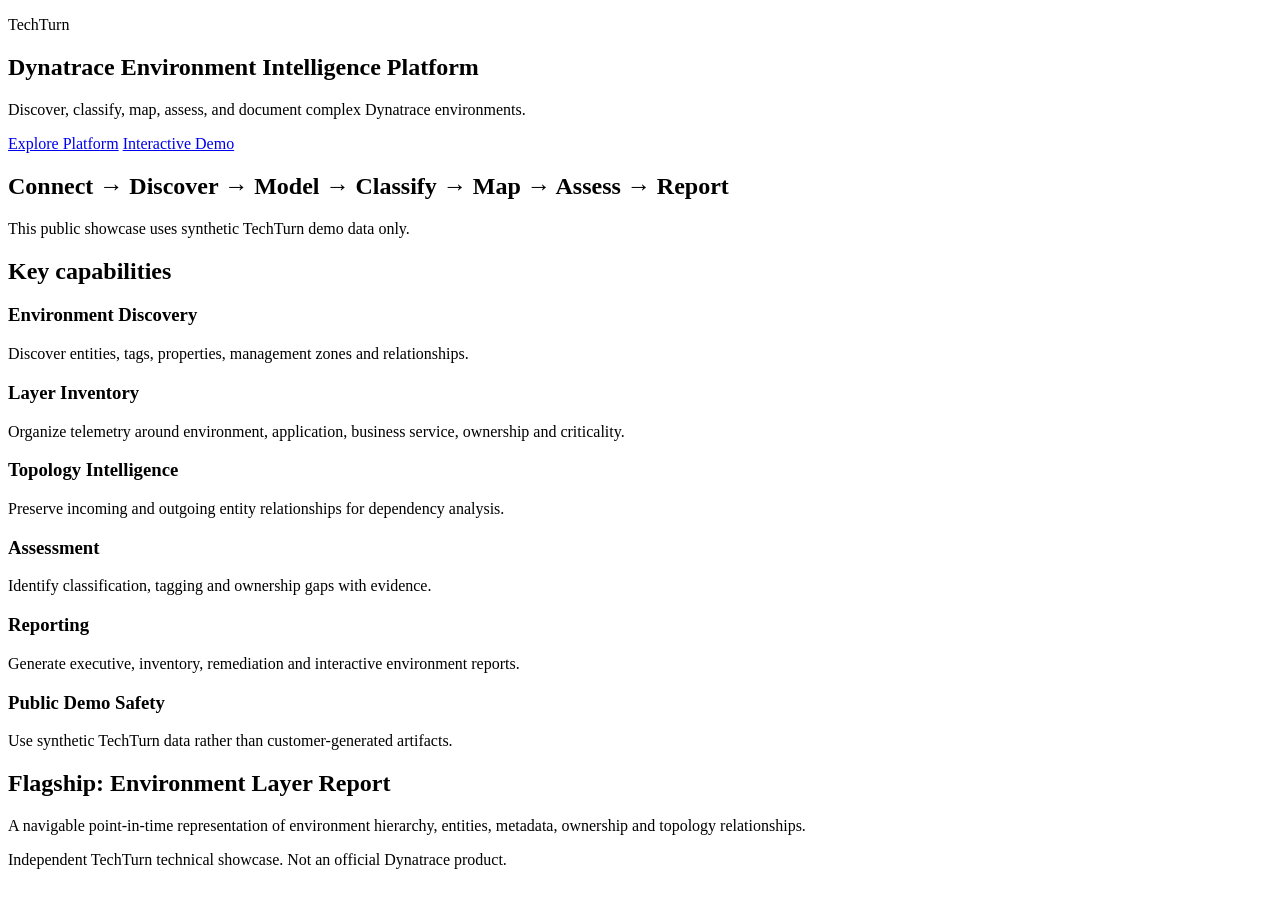
==== docs/index.html @ 2ef4d789 "Add public showcase repository structure" ====
<!doctype html>
<html lang="en">
<head>
<meta charset="utf-8">
<meta name="viewport" content="width=device-width,initial-scale=1">
<title>TechTurn Dynatrace Environment Intelligence Platform</title>
<link rel="stylesheet" href="assets/css/site.css">
</head>
<body>
<main class="wrap">
<section class="hero">
<p class="eyebrow">TechTurn</p>
<h1>Dynatrace Environment Intelligence Platform</h1>
<p class="lead">Discover, classify, map, assess, and document complex Dynatrace environments.</p>
<div class="actions">
<a class="button" href="#platform">Explore Platform</a>
<a class="button secondary" href="demo.html">Interactive Demo</a>
</div>
</section>
<section id="platform">
<h2>Connect → Discover → Model → Classify → Map → Assess → Report</h2>
<p>This public showcase uses synthetic TechTurn demo data only.</p>
</section>
<section>
<h2>Key capabilities</h2>
<div class="grid">
<article><h3>Environment Discovery</h3><p>Discover entities, tags, properties, management zones and relationships.</p></article>
<article><h3>Layer Inventory</h3><p>Organize telemetry around environment, application, business service, ownership and criticality.</p></article>
<article><h3>Topology Intelligence</h3><p>Preserve incoming and outgoing entity relationships for dependency analysis.</p></article>
<article><h3>Assessment</h3><p>Identify classification, tagging and ownership gaps with evidence.</p></article>
<article><h3>Reporting</h3><p>Generate executive, inventory, remediation and interactive environment reports.</p></article>
<article><h3>Public Demo Safety</h3><p>Use synthetic TechTurn data rather than customer-generated artifacts.</p></article>
</div>
</section>
<section>
<h2>Flagship: Environment Layer Report</h2>
<p>A navigable point-in-time representation of environment hierarchy, entities, metadata, ownership and topology relationships.</p>
</section>
<footer><p>Independent TechTurn technical showcase. Not an official Dynatrace product.</p></footer>
</main>
</body>
</html>
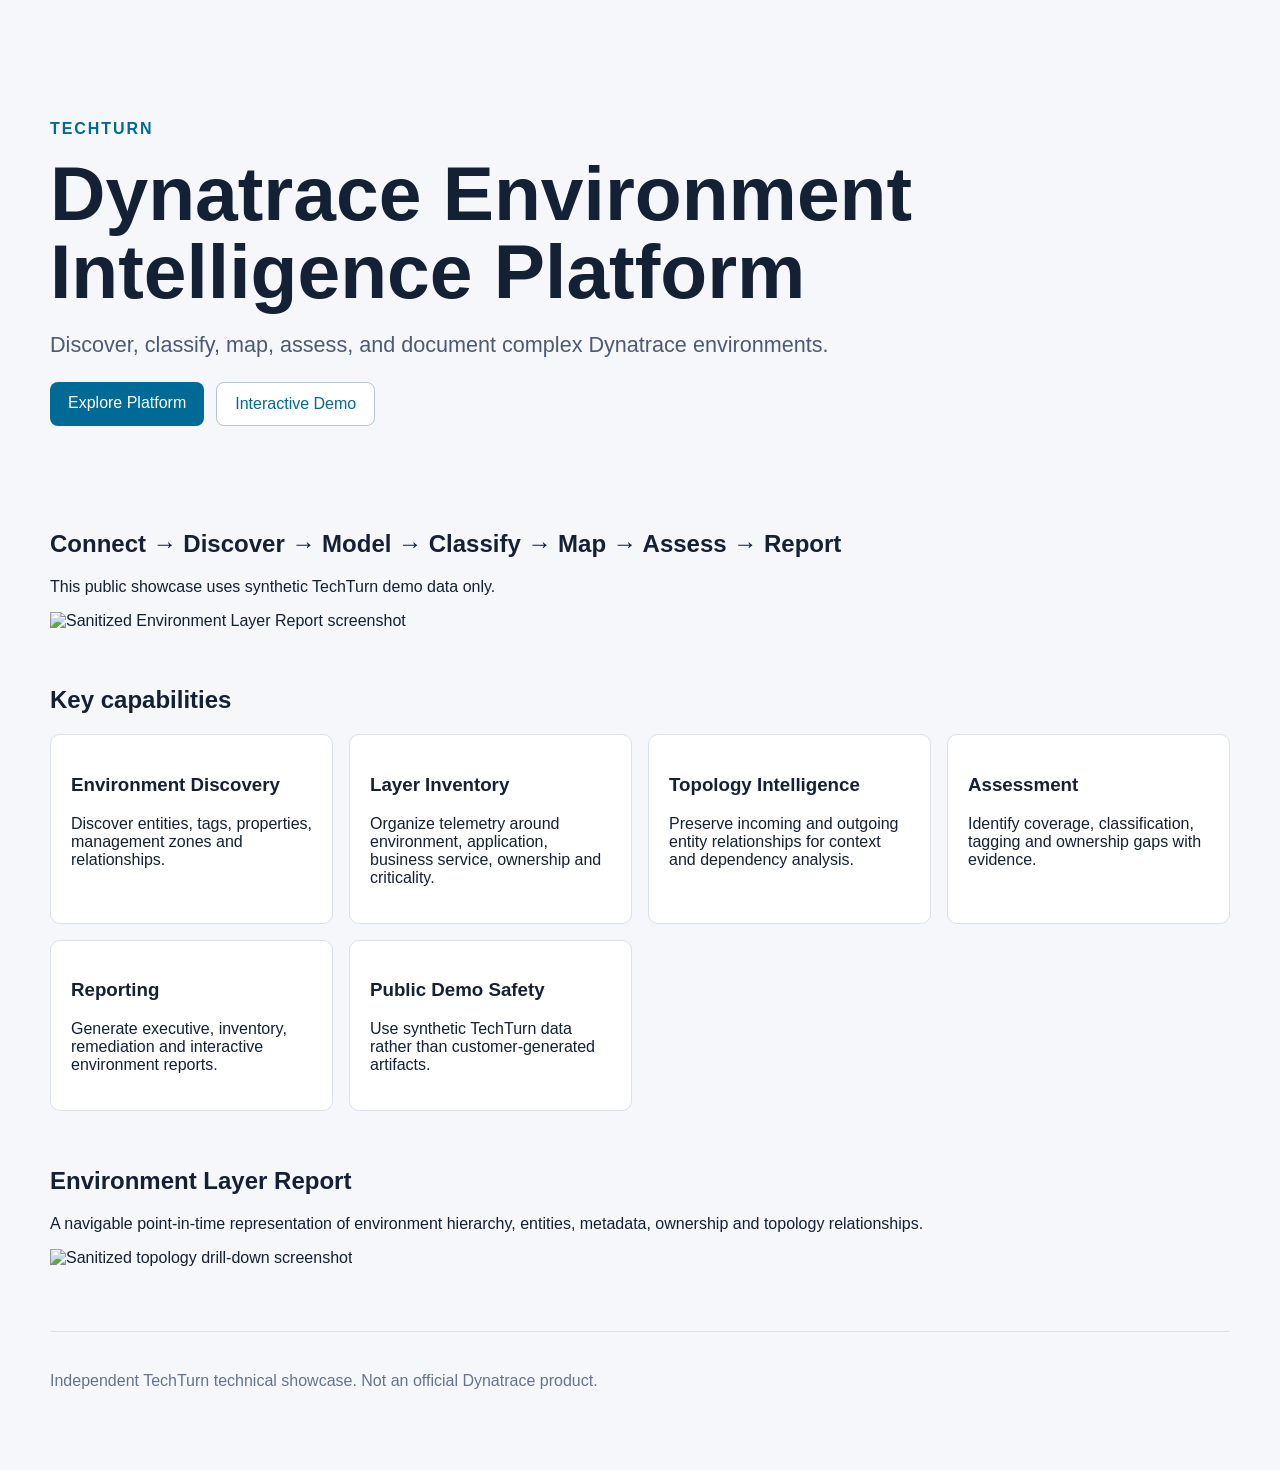
==== commit a429bf8b: "Add files via upload" ====
--- a/docs/index.html
+++ b/docs/index.html
@@ -1,42 +1,50 @@
 <!doctype html>
 <html lang="en">
 <head>
-<meta charset="utf-8">
-<meta name="viewport" content="width=device-width,initial-scale=1">
-<title>TechTurn Dynatrace Environment Intelligence Platform</title>
-<link rel="stylesheet" href="assets/css/site.css">
+  <meta charset="utf-8">
+  <meta name="viewport" content="width=device-width, initial-scale=1">
+  <title>TechTurn Dynatrace Environment Intelligence Platform</title>
+  <link rel="stylesheet" href="assets/css/site.css">
 </head>
 <body>
-<main class="wrap">
-<section class="hero">
-<p class="eyebrow">TechTurn</p>
-<h1>Dynatrace Environment Intelligence Platform</h1>
-<p class="lead">Discover, classify, map, assess, and document complex Dynatrace environments.</p>
-<div class="actions">
-<a class="button" href="#platform">Explore Platform</a>
-<a class="button secondary" href="demo.html">Interactive Demo</a>
-</div>
-</section>
-<section id="platform">
-<h2>Connect → Discover → Model → Classify → Map → Assess → Report</h2>
-<p>This public showcase uses synthetic TechTurn demo data only.</p>
-</section>
-<section>
-<h2>Key capabilities</h2>
-<div class="grid">
-<article><h3>Environment Discovery</h3><p>Discover entities, tags, properties, management zones and relationships.</p></article>
-<article><h3>Layer Inventory</h3><p>Organize telemetry around environment, application, business service, ownership and criticality.</p></article>
-<article><h3>Topology Intelligence</h3><p>Preserve incoming and outgoing entity relationships for dependency analysis.</p></article>
-<article><h3>Assessment</h3><p>Identify classification, tagging and ownership gaps with evidence.</p></article>
-<article><h3>Reporting</h3><p>Generate executive, inventory, remediation and interactive environment reports.</p></article>
-<article><h3>Public Demo Safety</h3><p>Use synthetic TechTurn data rather than customer-generated artifacts.</p></article>
-</div>
-</section>
-<section>
-<h2>Flagship: Environment Layer Report</h2>
-<p>A navigable point-in-time representation of environment hierarchy, entities, metadata, ownership and topology relationships.</p>
-</section>
-<footer><p>Independent TechTurn technical showcase. Not an official Dynatrace product.</p></footer>
-</main>
+  <main class="wrap">
+    <section class="hero">
+      <p class="eyebrow">TechTurn</p>
+      <h1>Dynatrace Environment Intelligence Platform</h1>
+      <p class="lead">Discover, classify, map, assess, and document complex Dynatrace environments.</p>
+      <div class="actions">
+        <a class="button" href="#platform">Explore Platform</a>
+        <a class="button secondary" href="demo.html">Interactive Demo</a>
+      </div>
+    </section>
+
+    <section id="platform">
+      <h2>Connect → Discover → Model → Classify → Map → Assess → Report</h2>
+      <p>This public showcase uses synthetic TechTurn demo data only.</p>
+      <img src="assets/images/10-environment-layer-report.png" alt="Sanitized Environment Layer Report screenshot">
+    </section>
+
+    <section>
+      <h2>Key capabilities</h2>
+      <div class="grid">
+        <article><h3>Environment Discovery</h3><p>Discover entities, tags, properties, management zones and relationships.</p></article>
+        <article><h3>Layer Inventory</h3><p>Organize telemetry around environment, application, business service, ownership and criticality.</p></article>
+        <article><h3>Topology Intelligence</h3><p>Preserve incoming and outgoing entity relationships for context and dependency analysis.</p></article>
+        <article><h3>Assessment</h3><p>Identify coverage, classification, tagging and ownership gaps with evidence.</p></article>
+        <article><h3>Reporting</h3><p>Generate executive, inventory, remediation and interactive environment reports.</p></article>
+        <article><h3>Public Demo Safety</h3><p>Use synthetic TechTurn data rather than customer-generated artifacts.</p></article>
+      </div>
+    </section>
+
+    <section>
+      <h2>Environment Layer Report</h2>
+      <p>A navigable point-in-time representation of environment hierarchy, entities, metadata, ownership and topology relationships.</p>
+      <img src="assets/images/05-entity-topology-drilldown.png" alt="Sanitized topology drill-down screenshot">
+    </section>
+
+    <footer>
+      <p>Independent TechTurn technical showcase. Not an official Dynatrace product.</p>
+    </footer>
+  </main>
 </body>
-</html>+</html>
--- a/docs/assets/css/site.css
+++ b/docs/assets/css/site.css
@@ -0,0 +1 @@
+:root{color-scheme:light;font-family:Inter,Arial,sans-serif}body{margin:0;background:#f5f7fa;color:#142033}.wrap{max-width:1180px;margin:auto;padding:32px 24px 64px}.hero{padding:72px 0 48px}.eyebrow{text-transform:uppercase;letter-spacing:.12em;font-weight:700;color:#006a96}h1{font-size:clamp(2.4rem,6vw,4.8rem);line-height:1.02;margin:.2em 0;max-width:1000px}h2{margin-top:56px}.lead{font-size:1.35rem;max-width:850px;color:#4d5b70}.actions{display:flex;gap:12px;margin-top:24px;flex-wrap:wrap}.button{background:#006a96;color:white;text-decoration:none;padding:12px 18px;border-radius:8px}.button.secondary{background:white;color:#006a96;border:1px solid #b7c4d3}.grid{display:grid;grid-template-columns:repeat(auto-fit,minmax(240px,1fr));gap:16px}article{background:white;border:1px solid #d9e1ea;border-radius:10px;padding:20px}pre{overflow:auto;background:#111827;color:#f9fafb;padding:24px;border-radius:10px}footer{margin-top:64px;padding-top:24px;border-top:1px solid #d9e1ea;color:#64748b}
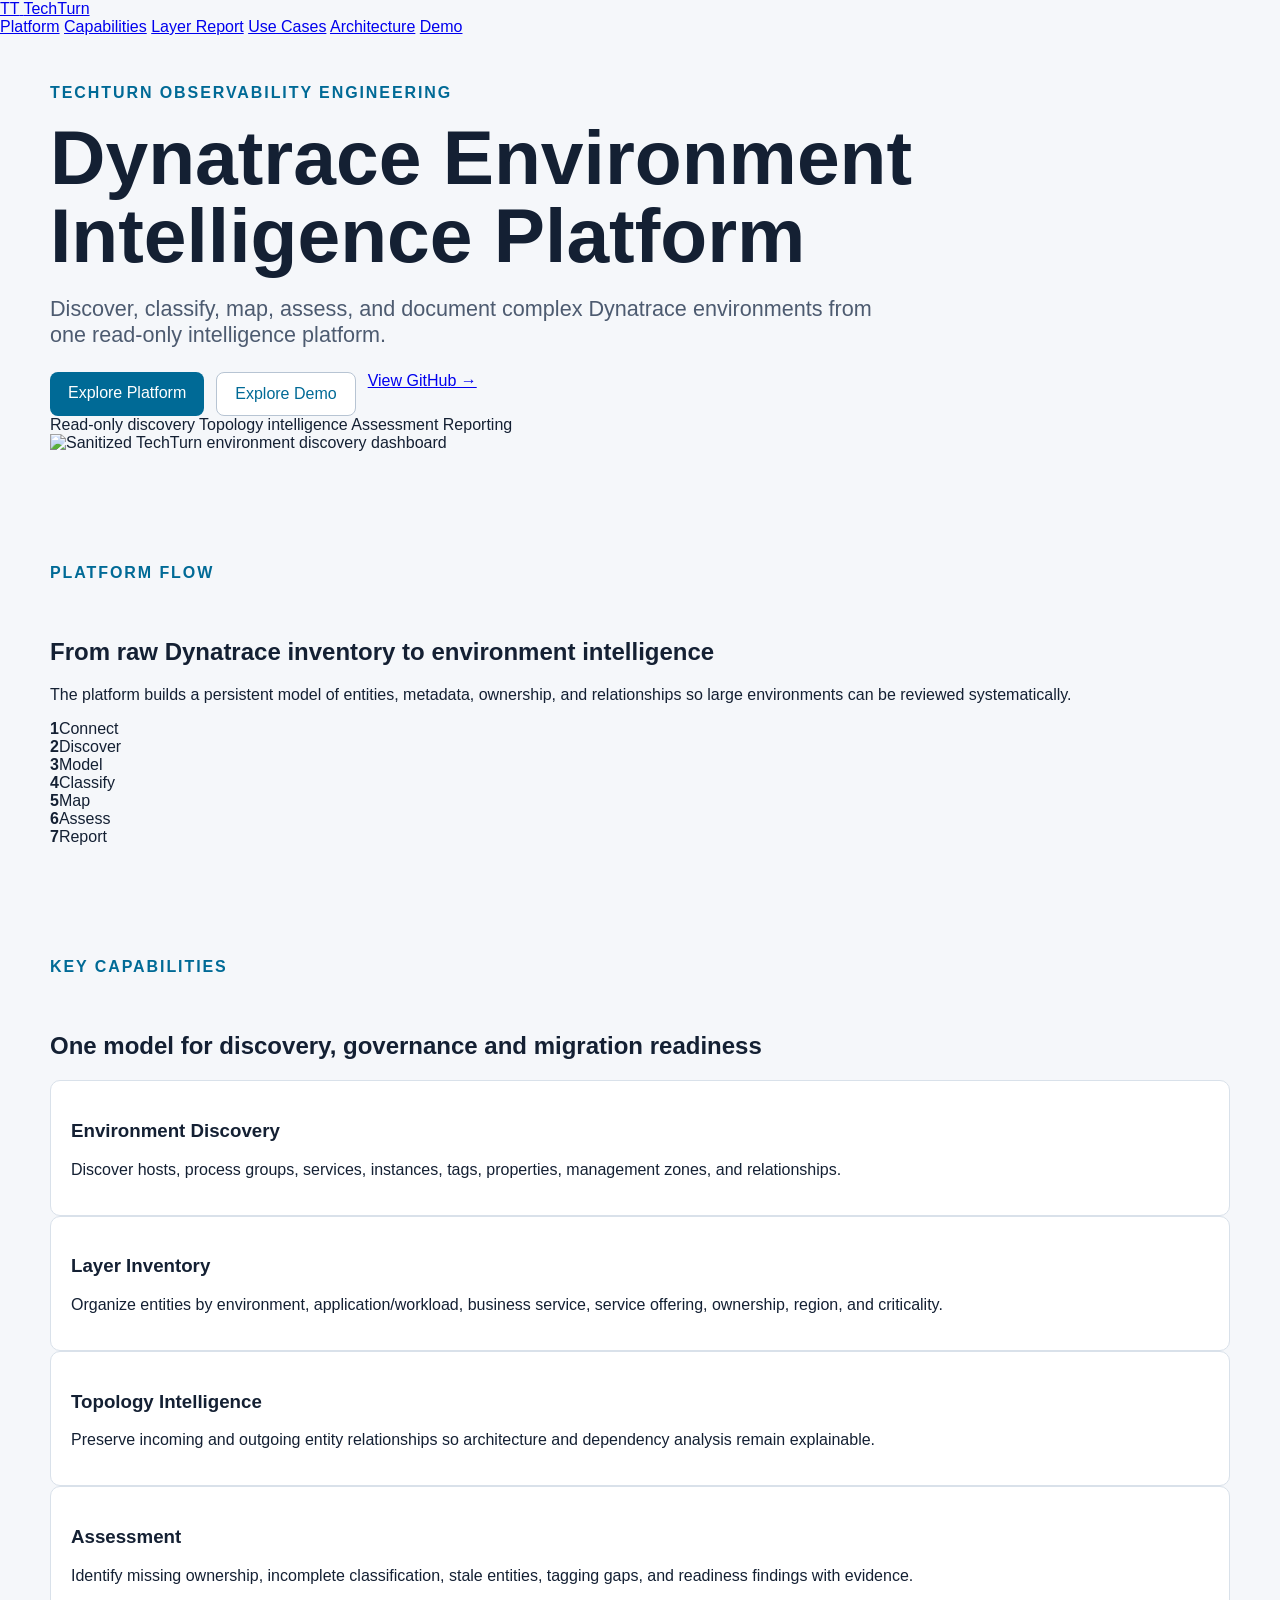
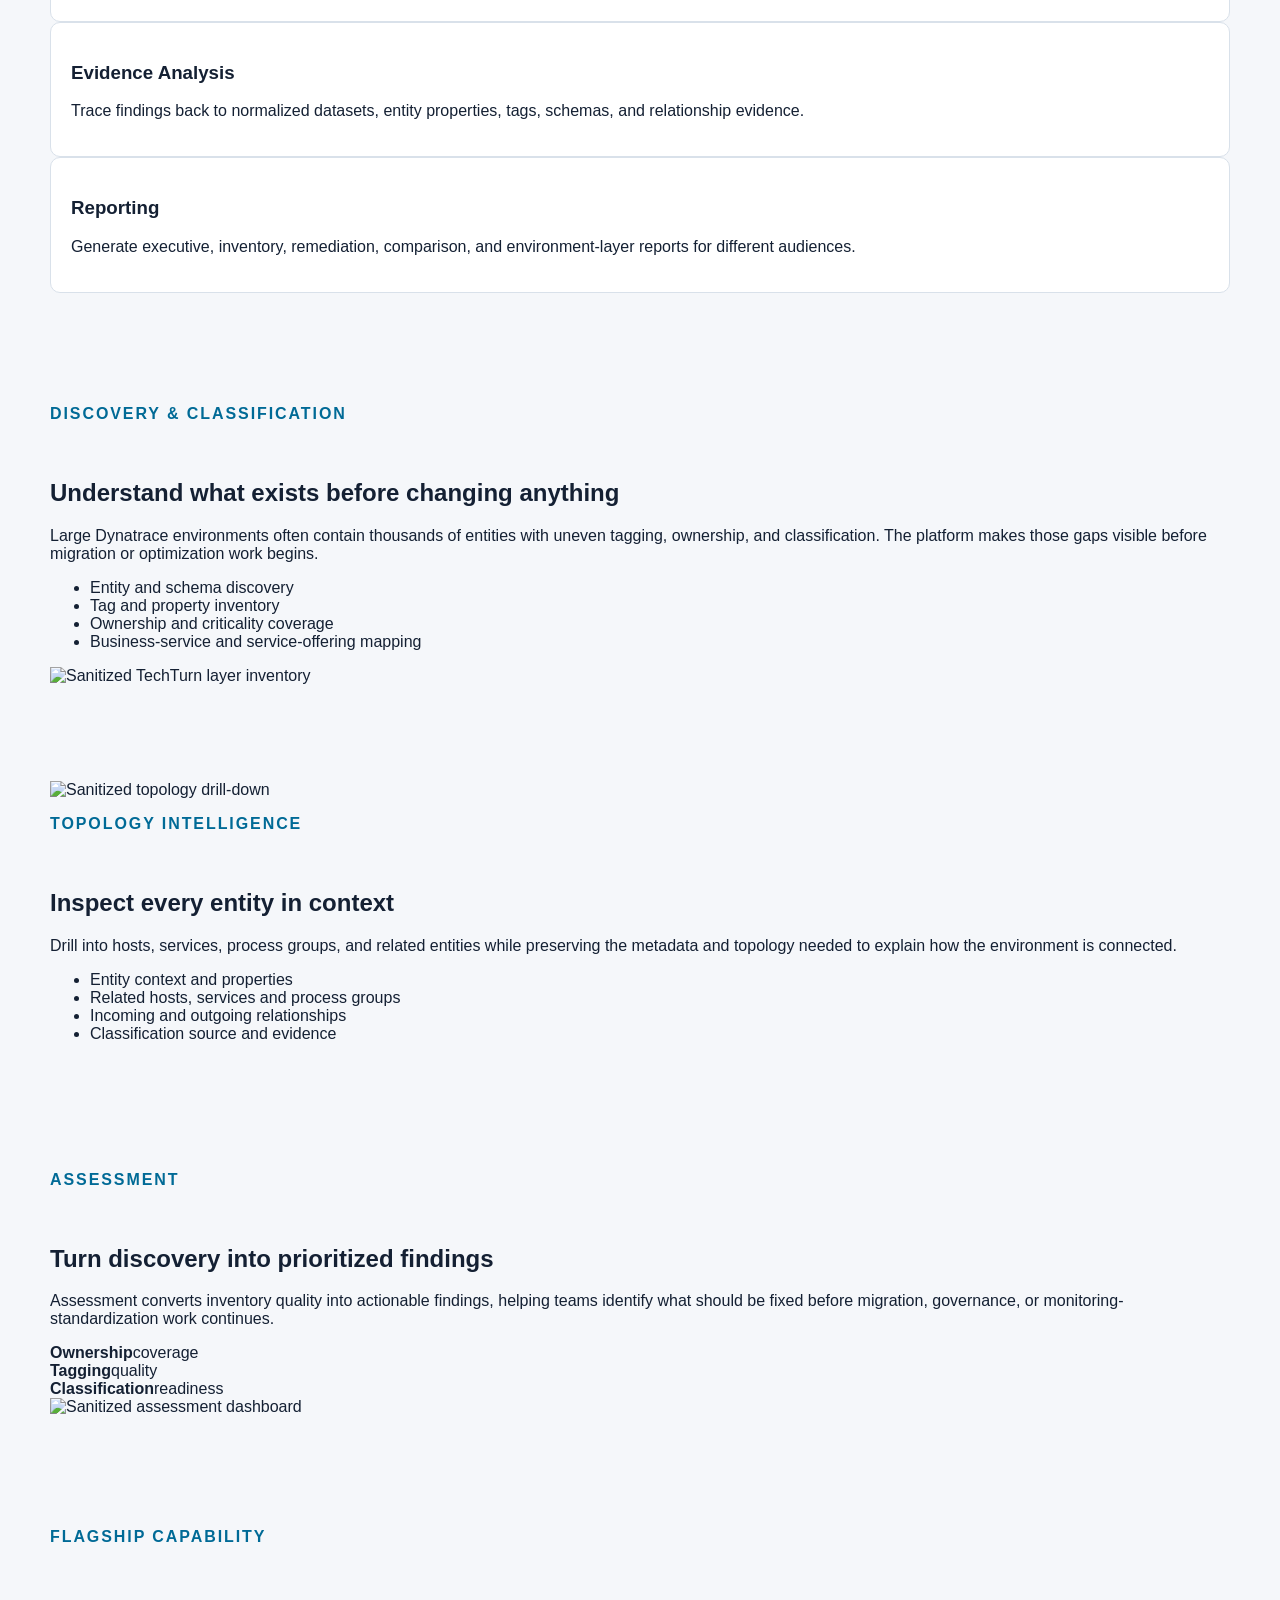
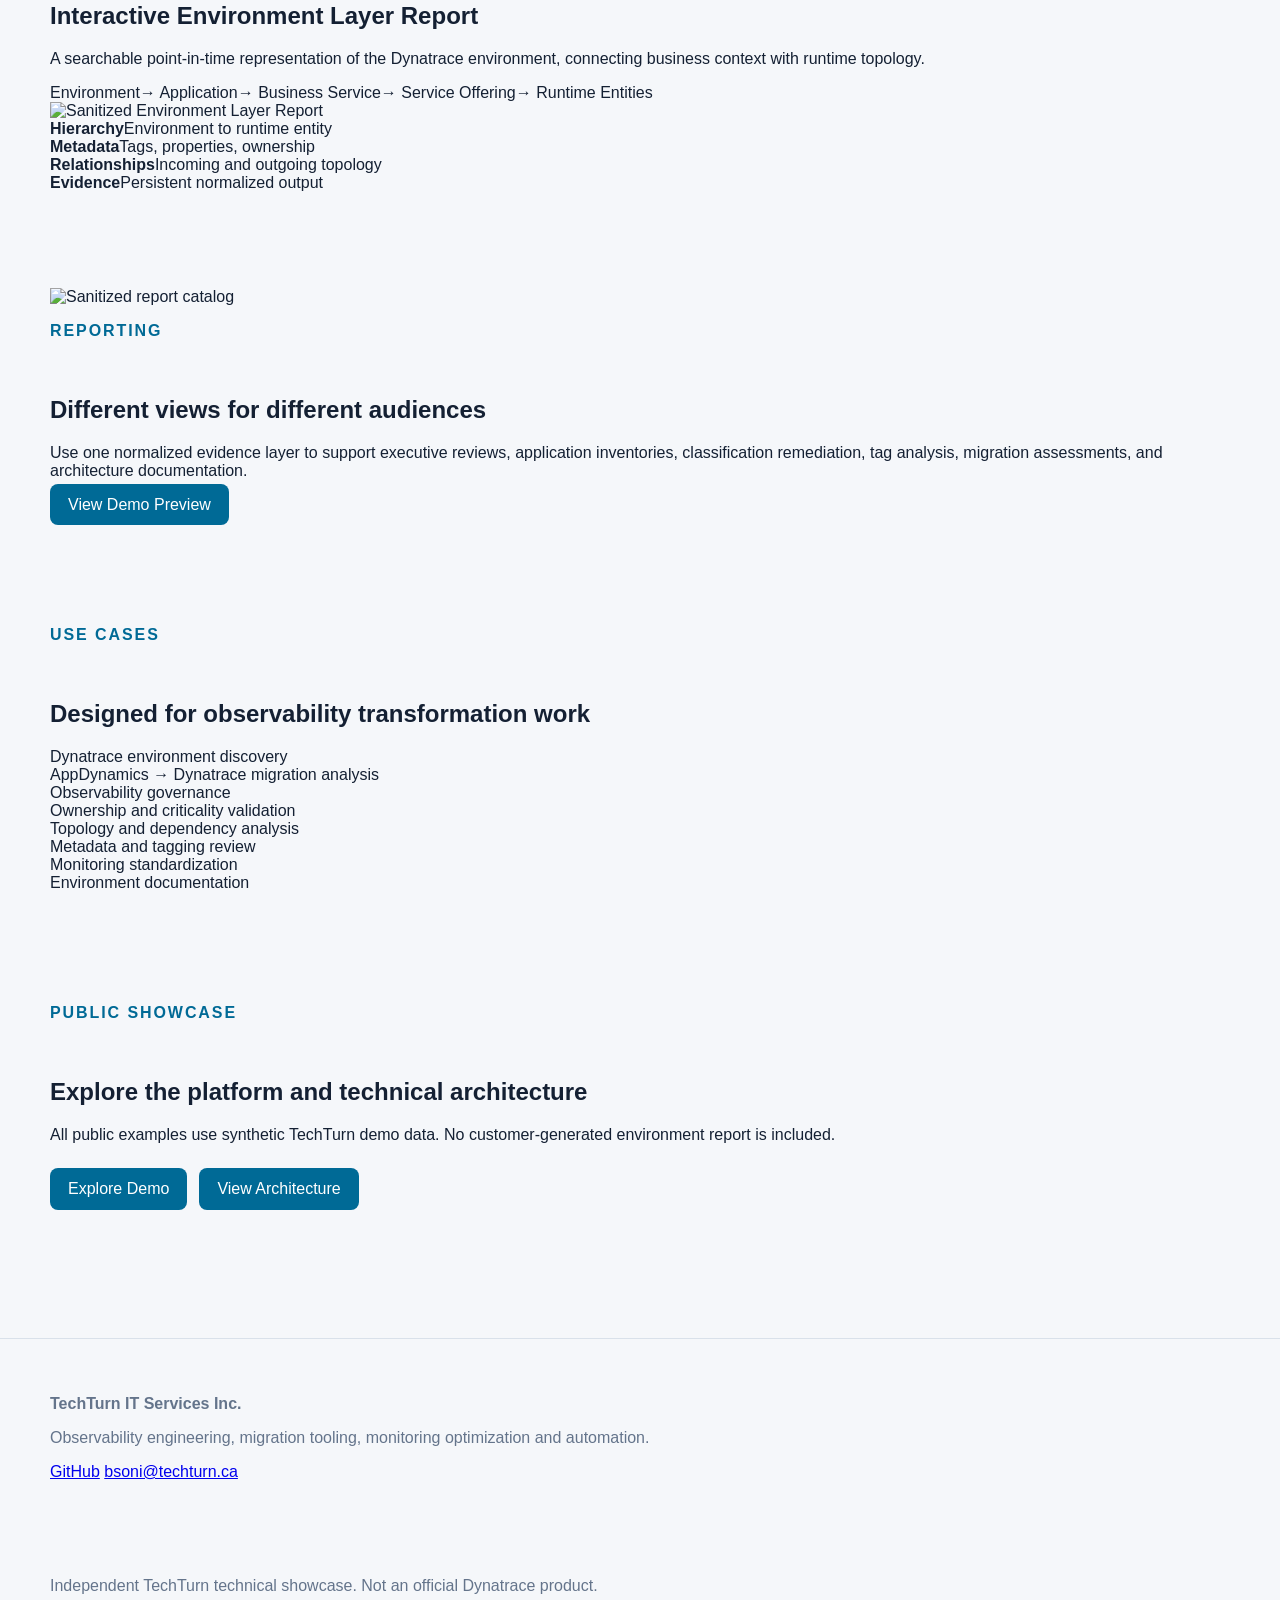
==== commit 71926af4: "Polish public showcase landing page" ====
--- a/docs/index.html
+++ b/docs/index.html
@@ -3,48 +3,249 @@
 <head>
   <meta charset="utf-8">
   <meta name="viewport" content="width=device-width, initial-scale=1">
+  <meta name="description" content="TechTurn Dynatrace Environment Intelligence Platform — discovery, topology, classification, assessment and reporting for complex Dynatrace environments.">
   <title>TechTurn Dynatrace Environment Intelligence Platform</title>
   <link rel="stylesheet" href="assets/css/site.css">
 </head>
 <body>
-  <main class="wrap">
-    <section class="hero">
-      <p class="eyebrow">TechTurn</p>
-      <h1>Dynatrace Environment Intelligence Platform</h1>
-      <p class="lead">Discover, classify, map, assess, and document complex Dynatrace environments.</p>
-      <div class="actions">
-        <a class="button" href="#platform">Explore Platform</a>
-        <a class="button secondary" href="demo.html">Interactive Demo</a>
-      </div>
-    </section>
-
-    <section id="platform">
-      <h2>Connect → Discover → Model → Classify → Map → Assess → Report</h2>
-      <p>This public showcase uses synthetic TechTurn demo data only.</p>
-      <img src="assets/images/10-environment-layer-report.png" alt="Sanitized Environment Layer Report screenshot">
-    </section>
-
-    <section>
-      <h2>Key capabilities</h2>
-      <div class="grid">
-        <article><h3>Environment Discovery</h3><p>Discover entities, tags, properties, management zones and relationships.</p></article>
-        <article><h3>Layer Inventory</h3><p>Organize telemetry around environment, application, business service, ownership and criticality.</p></article>
-        <article><h3>Topology Intelligence</h3><p>Preserve incoming and outgoing entity relationships for context and dependency analysis.</p></article>
-        <article><h3>Assessment</h3><p>Identify coverage, classification, tagging and ownership gaps with evidence.</p></article>
-        <article><h3>Reporting</h3><p>Generate executive, inventory, remediation and interactive environment reports.</p></article>
-        <article><h3>Public Demo Safety</h3><p>Use synthetic TechTurn data rather than customer-generated artifacts.</p></article>
-      </div>
-    </section>
-
-    <section>
-      <h2>Environment Layer Report</h2>
-      <p>A navigable point-in-time representation of environment hierarchy, entities, metadata, ownership and topology relationships.</p>
-      <img src="assets/images/05-entity-topology-drilldown.png" alt="Sanitized topology drill-down screenshot">
-    </section>
-
-    <footer>
-      <p>Independent TechTurn technical showcase. Not an official Dynatrace product.</p>
-    </footer>
+  <header class="topbar">
+    <div class="nav-wrap">
+      <a class="brand" href="index.html">
+        <span class="brand-mark">TT</span>
+        <span>TechTurn</span>
+      </a>
+      <nav>
+        <a href="#platform">Platform</a>
+        <a href="#capabilities">Capabilities</a>
+        <a href="#report">Layer Report</a>
+        <a href="#use-cases">Use Cases</a>
+        <a href="architecture.html">Architecture</a>
+        <a class="nav-cta" href="demo.html">Demo</a>
+      </nav>
+    </div>
+  </header>
+
+  <main>
+    <section class="hero-section">
+      <div class="wrap hero-grid">
+        <div>
+          <p class="eyebrow">TECHTURN OBSERVABILITY ENGINEERING</p>
+          <h1>Dynatrace Environment Intelligence Platform</h1>
+          <p class="lead">Discover, classify, map, assess, and document complex Dynatrace environments from one read-only intelligence platform.</p>
+          <div class="actions">
+            <a class="button" href="#platform">Explore Platform</a>
+            <a class="button secondary" href="demo.html">Explore Demo</a>
+            <a class="text-link" href="https://github.com/sonibh2686/techturn-dynatrace-environment-intelligence">View GitHub →</a>
+          </div>
+          <div class="hero-pills">
+            <span>Read-only discovery</span>
+            <span>Topology intelligence</span>
+            <span>Assessment</span>
+            <span>Reporting</span>
+          </div>
+        </div>
+        <div class="hero-card">
+          <img src="https://raw.githubusercontent.com/sonibh2686/techturn-dynatrace-environment-intelligence/main/screenshots/03-environment-discovery-completed.png" alt="Sanitized TechTurn environment discovery dashboard">
+        </div>
+      </div>
+    </section>
+
+    <section id="platform" class="section">
+      <div class="wrap">
+        <div class="section-heading">
+          <p class="eyebrow">PLATFORM FLOW</p>
+          <h2>From raw Dynatrace inventory to environment intelligence</h2>
+          <p>The platform builds a persistent model of entities, metadata, ownership, and relationships so large environments can be reviewed systematically.</p>
+        </div>
+        <div class="flow">
+          <div><strong>1</strong><span>Connect</span></div>
+          <div><strong>2</strong><span>Discover</span></div>
+          <div><strong>3</strong><span>Model</span></div>
+          <div><strong>4</strong><span>Classify</span></div>
+          <div><strong>5</strong><span>Map</span></div>
+          <div><strong>6</strong><span>Assess</span></div>
+          <div><strong>7</strong><span>Report</span></div>
+        </div>
+      </div>
+    </section>
+
+    <section id="capabilities" class="section alt">
+      <div class="wrap">
+        <div class="section-heading">
+          <p class="eyebrow">KEY CAPABILITIES</p>
+          <h2>One model for discovery, governance and migration readiness</h2>
+        </div>
+        <div class="feature-grid">
+          <article class="feature-card">
+            <h3>Environment Discovery</h3>
+            <p>Discover hosts, process groups, services, instances, tags, properties, management zones, and relationships.</p>
+          </article>
+          <article class="feature-card">
+            <h3>Layer Inventory</h3>
+            <p>Organize entities by environment, application/workload, business service, service offering, ownership, region, and criticality.</p>
+          </article>
+          <article class="feature-card">
+            <h3>Topology Intelligence</h3>
+            <p>Preserve incoming and outgoing entity relationships so architecture and dependency analysis remain explainable.</p>
+          </article>
+          <article class="feature-card">
+            <h3>Assessment</h3>
+            <p>Identify missing ownership, incomplete classification, stale entities, tagging gaps, and readiness findings with evidence.</p>
+          </article>
+          <article class="feature-card">
+            <h3>Evidence Analysis</h3>
+            <p>Trace findings back to normalized datasets, entity properties, tags, schemas, and relationship evidence.</p>
+          </article>
+          <article class="feature-card">
+            <h3>Reporting</h3>
+            <p>Generate executive, inventory, remediation, comparison, and environment-layer reports for different audiences.</p>
+          </article>
+        </div>
+      </div>
+    </section>
+
+    <section class="section">
+      <div class="wrap split">
+        <div>
+          <p class="eyebrow">DISCOVERY & CLASSIFICATION</p>
+          <h2>Understand what exists before changing anything</h2>
+          <p>Large Dynatrace environments often contain thousands of entities with uneven tagging, ownership, and classification. The platform makes those gaps visible before migration or optimization work begins.</p>
+          <ul class="check-list">
+            <li>Entity and schema discovery</li>
+            <li>Tag and property inventory</li>
+            <li>Ownership and criticality coverage</li>
+            <li>Business-service and service-offering mapping</li>
+          </ul>
+        </div>
+        <div class="screenshot-card">
+          <img src="https://raw.githubusercontent.com/sonibh2686/techturn-dynatrace-environment-intelligence/main/screenshots/04-layer-inventory.png" alt="Sanitized TechTurn layer inventory">
+        </div>
+      </div>
+    </section>
+
+    <section class="section dark">
+      <div class="wrap split reverse">
+        <div class="screenshot-card dark-card">
+          <img src="https://raw.githubusercontent.com/sonibh2686/techturn-dynatrace-environment-intelligence/main/screenshots/05-entity-topology-drilldown.png" alt="Sanitized topology drill-down">
+        </div>
+        <div>
+          <p class="eyebrow light">TOPOLOGY INTELLIGENCE</p>
+          <h2>Inspect every entity in context</h2>
+          <p>Drill into hosts, services, process groups, and related entities while preserving the metadata and topology needed to explain how the environment is connected.</p>
+          <ul class="check-list light-list">
+            <li>Entity context and properties</li>
+            <li>Related hosts, services and process groups</li>
+            <li>Incoming and outgoing relationships</li>
+            <li>Classification source and evidence</li>
+          </ul>
+        </div>
+      </div>
+    </section>
+
+    <section class="section">
+      <div class="wrap split">
+        <div>
+          <p class="eyebrow">ASSESSMENT</p>
+          <h2>Turn discovery into prioritized findings</h2>
+          <p>Assessment converts inventory quality into actionable findings, helping teams identify what should be fixed before migration, governance, or monitoring-standardization work continues.</p>
+          <div class="mini-stats">
+            <div><strong>Ownership</strong><span>coverage</span></div>
+            <div><strong>Tagging</strong><span>quality</span></div>
+            <div><strong>Classification</strong><span>readiness</span></div>
+          </div>
+        </div>
+        <div class="screenshot-card">
+          <img src="https://raw.githubusercontent.com/sonibh2686/techturn-dynatrace-environment-intelligence/main/screenshots/08-assessment.png" alt="Sanitized assessment dashboard">
+        </div>
+      </div>
+    </section>
+
+    <section id="report" class="section report-section">
+      <div class="wrap">
+        <div class="section-heading center">
+          <p class="eyebrow">FLAGSHIP CAPABILITY</p>
+          <h2>Interactive Environment Layer Report</h2>
+          <p>A searchable point-in-time representation of the Dynatrace environment, connecting business context with runtime topology.</p>
+        </div>
+        <div class="report-path">
+          <span>Environment</span><b>→</b>
+          <span>Application</span><b>→</b>
+          <span>Business Service</span><b>→</b>
+          <span>Service Offering</span><b>→</b>
+          <span>Runtime Entities</span>
+        </div>
+        <div class="screenshot-card report-shot">
+          <img src="https://raw.githubusercontent.com/sonibh2686/techturn-dynatrace-environment-intelligence/main/screenshots/10-environment-layer-report.png" alt="Sanitized Environment Layer Report">
+        </div>
+        <div class="report-features">
+          <div><strong>Hierarchy</strong><span>Environment to runtime entity</span></div>
+          <div><strong>Metadata</strong><span>Tags, properties, ownership</span></div>
+          <div><strong>Relationships</strong><span>Incoming and outgoing topology</span></div>
+          <div><strong>Evidence</strong><span>Persistent normalized output</span></div>
+        </div>
+      </div>
+    </section>
+
+    <section class="section alt">
+      <div class="wrap split">
+        <div class="screenshot-card">
+          <img src="https://raw.githubusercontent.com/sonibh2686/techturn-dynatrace-environment-intelligence/main/screenshots/09-reports.png" alt="Sanitized report catalog">
+        </div>
+        <div>
+          <p class="eyebrow">REPORTING</p>
+          <h2>Different views for different audiences</h2>
+          <p>Use one normalized evidence layer to support executive reviews, application inventories, classification remediation, tag analysis, migration assessments, and architecture documentation.</p>
+          <a class="button" href="demo.html">View Demo Preview</a>
+        </div>
+      </div>
+    </section>
+
+    <section id="use-cases" class="section">
+      <div class="wrap">
+        <div class="section-heading">
+          <p class="eyebrow">USE CASES</p>
+          <h2>Designed for observability transformation work</h2>
+        </div>
+        <div class="use-grid">
+          <div>Dynatrace environment discovery</div>
+          <div>AppDynamics → Dynatrace migration analysis</div>
+          <div>Observability governance</div>
+          <div>Ownership and criticality validation</div>
+          <div>Topology and dependency analysis</div>
+          <div>Metadata and tagging review</div>
+          <div>Monitoring standardization</div>
+          <div>Environment documentation</div>
+        </div>
+      </div>
+    </section>
+
+    <section class="section cta-section">
+      <div class="wrap cta">
+        <div>
+          <p class="eyebrow light">PUBLIC SHOWCASE</p>
+          <h2>Explore the platform and technical architecture</h2>
+          <p>All public examples use synthetic TechTurn demo data. No customer-generated environment report is included.</p>
+        </div>
+        <div class="actions">
+          <a class="button light-button" href="demo.html">Explore Demo</a>
+          <a class="button ghost-button" href="architecture.html">View Architecture</a>
+        </div>
+      </div>
+    </section>
   </main>
+
+  <footer class="footer">
+    <div class="wrap footer-grid">
+      <div>
+        <strong>TechTurn IT Services Inc.</strong>
+        <p>Observability engineering, migration tooling, monitoring optimization and automation.</p>
+      </div>
+      <div class="footer-links">
+        <a href="https://github.com/sonibh2686/techturn-dynatrace-environment-intelligence">GitHub</a>
+        <a href="mailto:bsoni@techturn.ca">bsoni@techturn.ca</a>
+      </div>
+    </div>
+    <div class="wrap disclaimer">Independent TechTurn technical showcase. Not an official Dynatrace product.</div>
+  </footer>
 </body>
 </html>
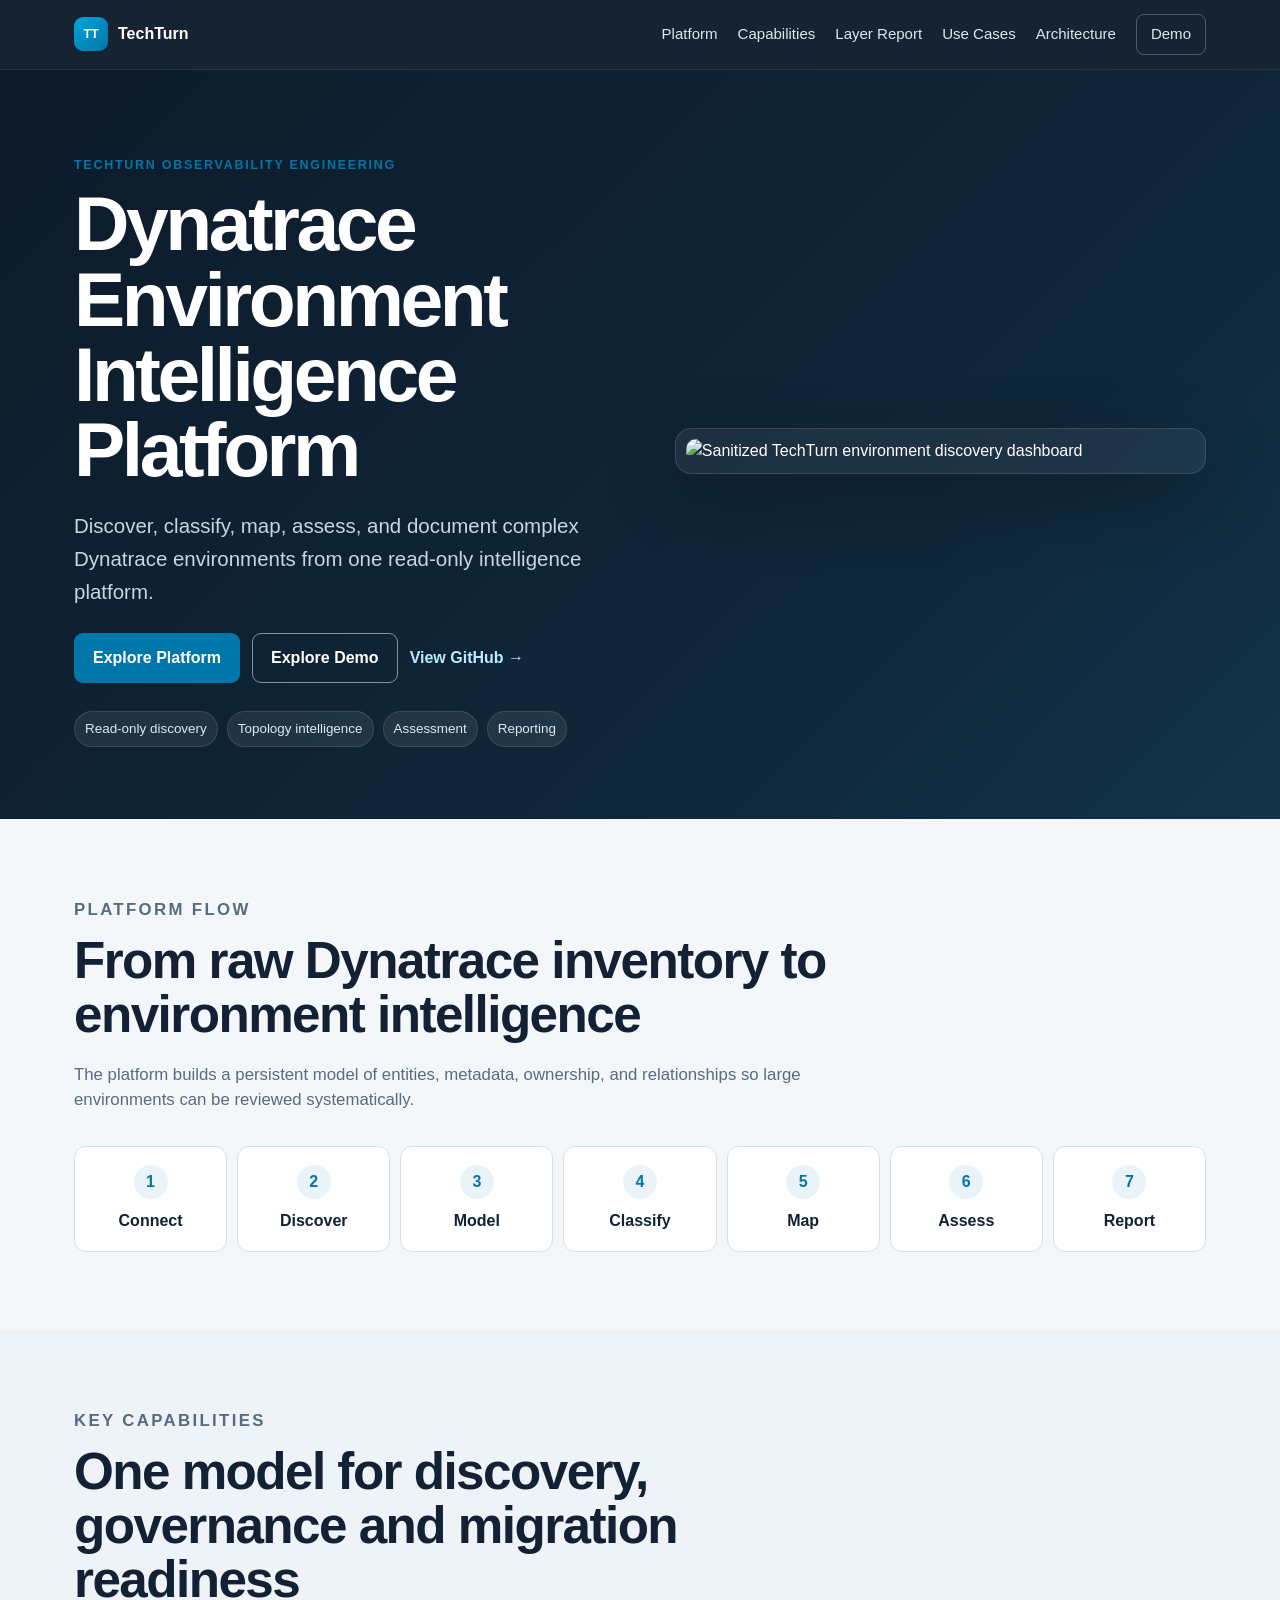
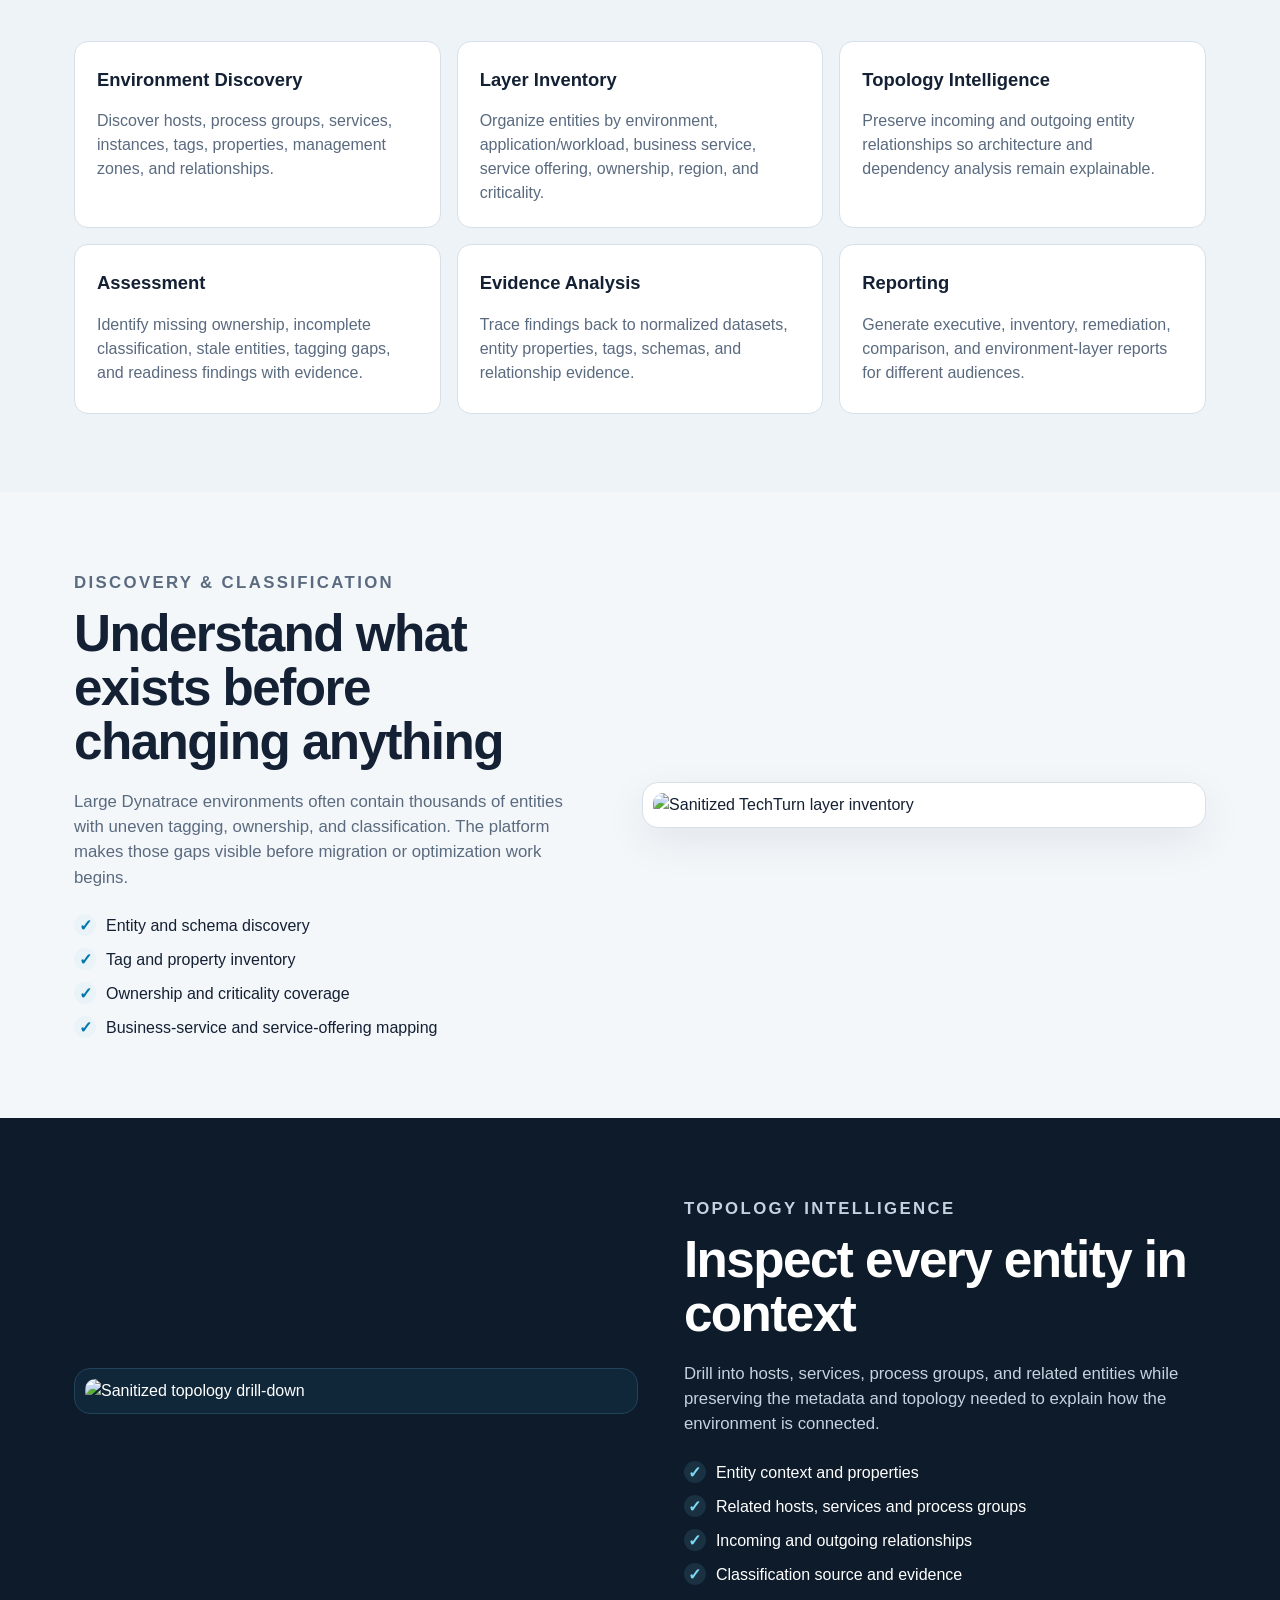
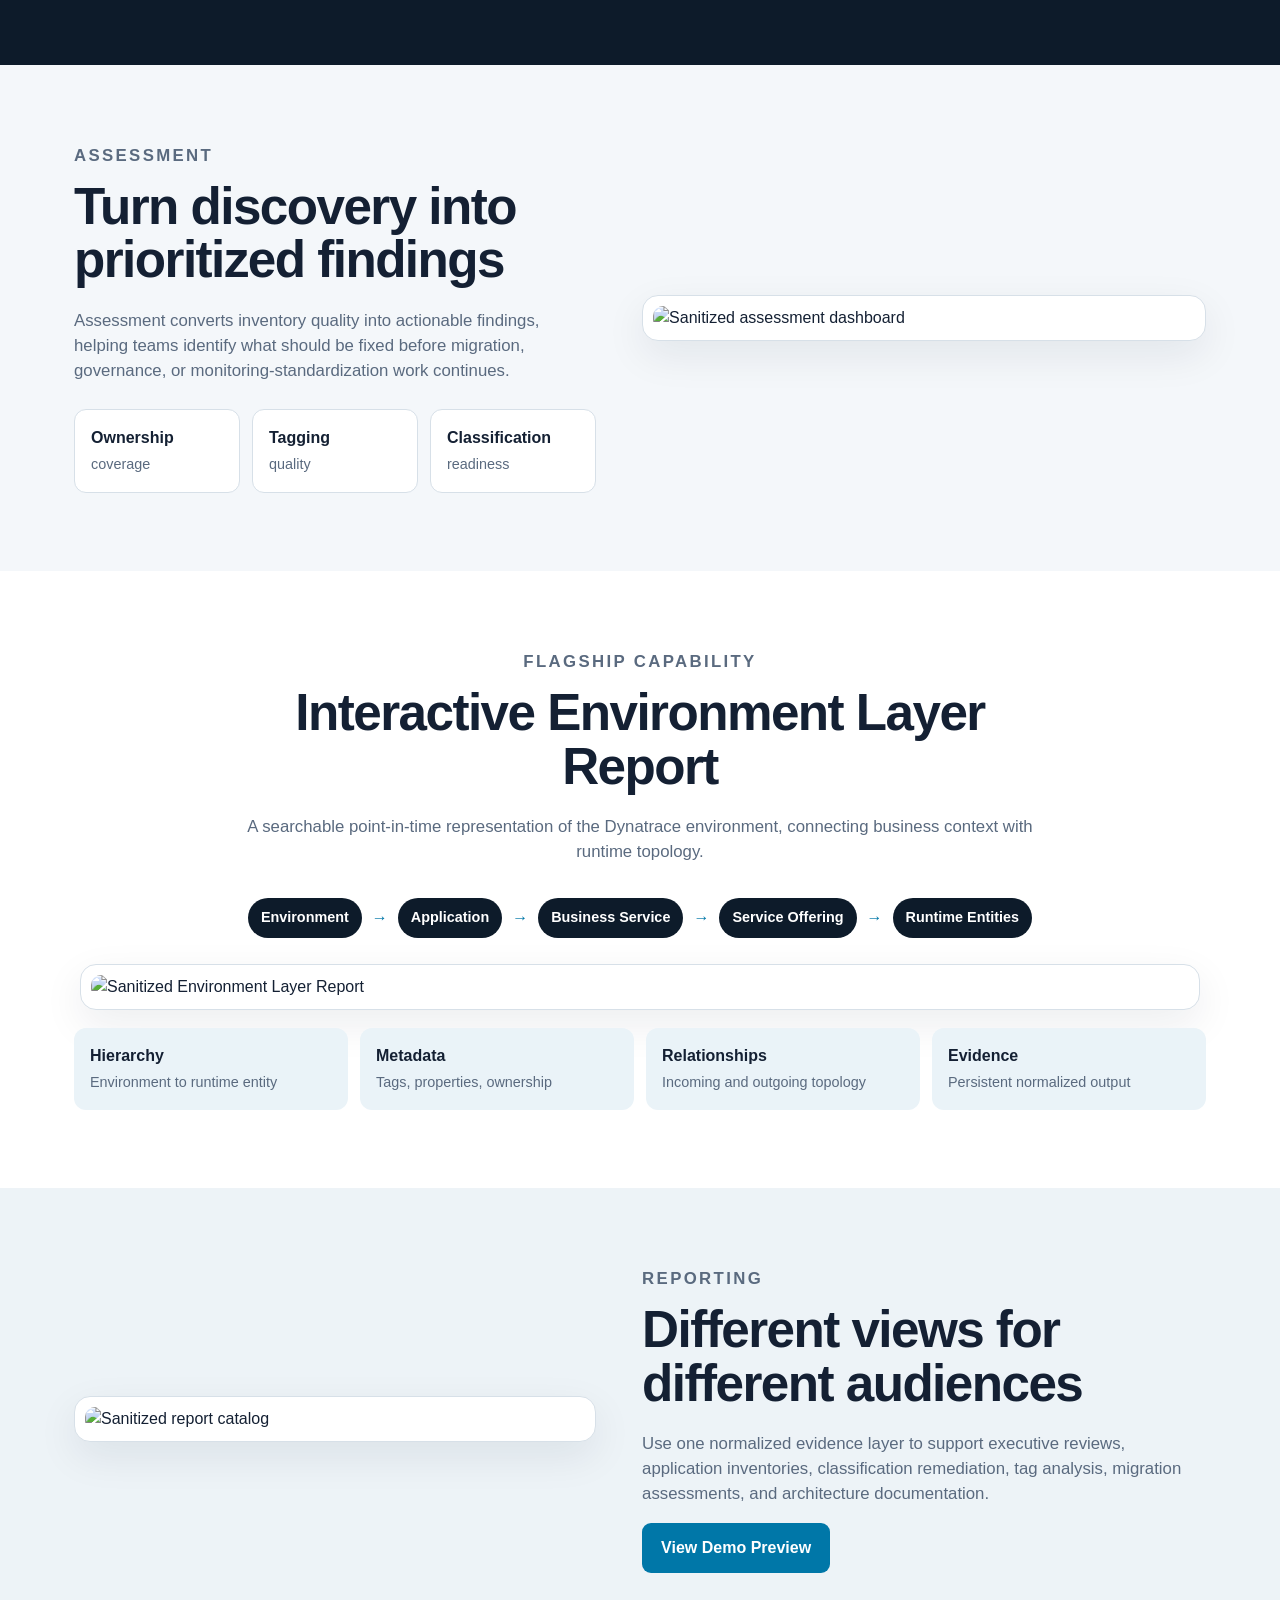
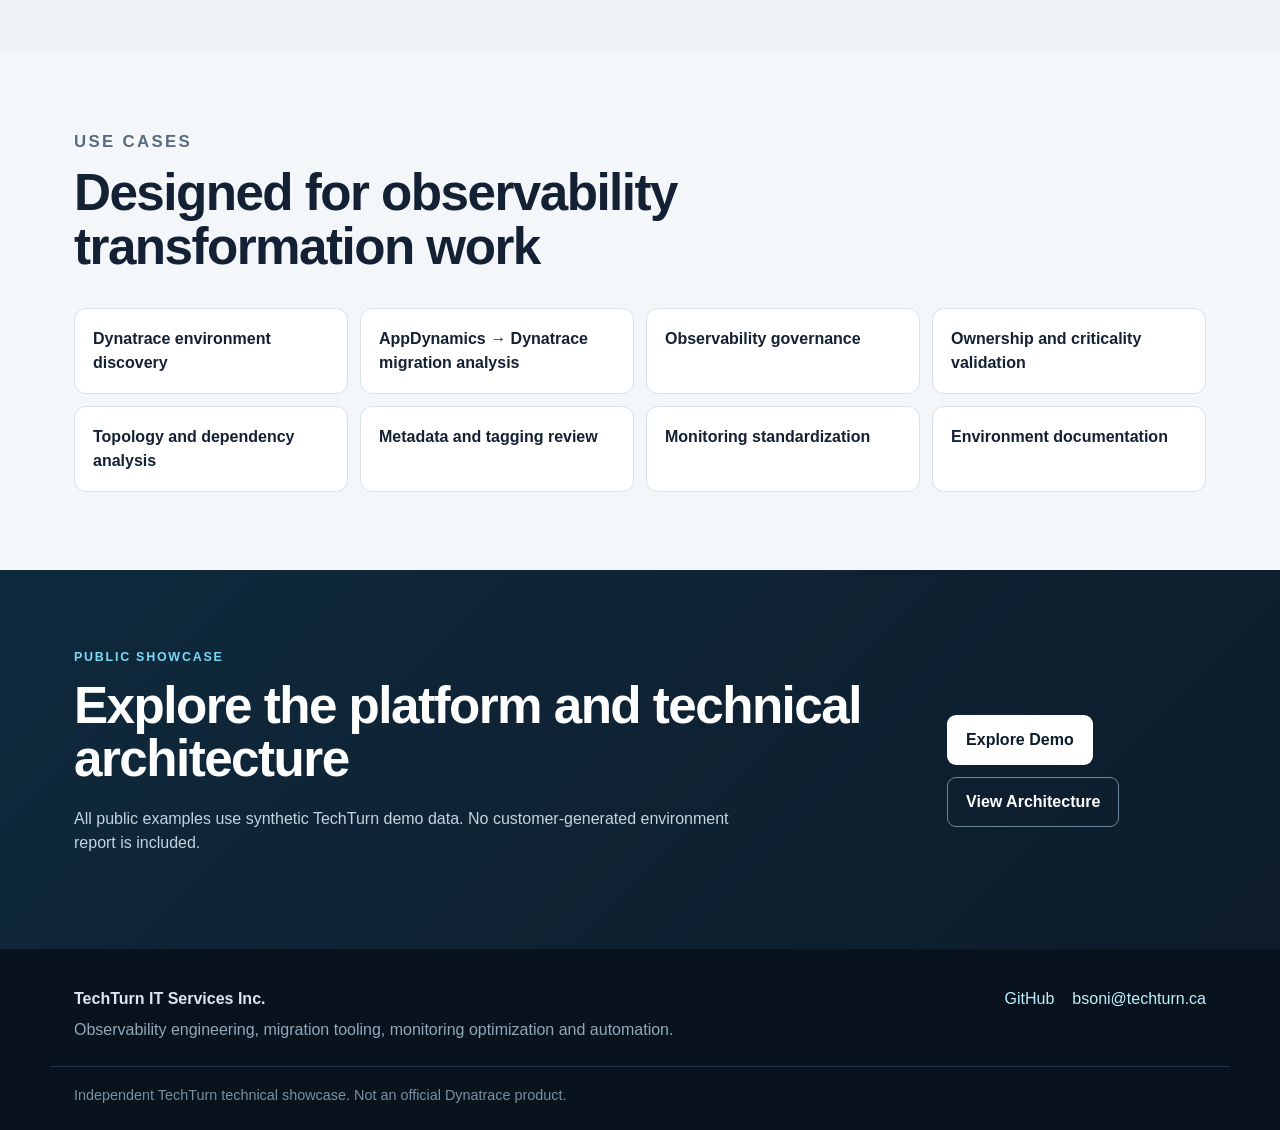
==== commit caefe13a: "Crop Environment Layer Report screenshot on public page" ====
--- a/docs/index.html
+++ b/docs/index.html
@@ -175,7 +175,9 @@
           <span>Runtime Entities</span>
         </div>
         <div class="screenshot-card report-shot">
-          <img src="https://raw.githubusercontent.com/sonibh2686/techturn-dynatrace-environment-intelligence/main/screenshots/10-environment-layer-report.png" alt="Sanitized Environment Layer Report">
+          <div class="cropped-report-shot">
+            <img src="https://raw.githubusercontent.com/sonibh2686/techturn-dynatrace-environment-intelligence/main/screenshots/10-environment-layer-report.png" alt="Sanitized Environment Layer Report">
+          </div>
         </div>
         <div class="report-features">
           <div><strong>Hierarchy</strong><span>Environment to runtime entity</span></div>
--- a/docs/assets/css/site.css
+++ b/docs/assets/css/site.css
@@ -1 +1,109 @@
-:root{color-scheme:light;font-family:Inter,Arial,sans-serif}body{margin:0;background:#f5f7fa;color:#142033}.wrap{max-width:1180px;margin:auto;padding:32px 24px 64px}.hero{padding:72px 0 48px}.eyebrow{text-transform:uppercase;letter-spacing:.12em;font-weight:700;color:#006a96}h1{font-size:clamp(2.4rem,6vw,4.8rem);line-height:1.02;margin:.2em 0;max-width:1000px}h2{margin-top:56px}.lead{font-size:1.35rem;max-width:850px;color:#4d5b70}.actions{display:flex;gap:12px;margin-top:24px;flex-wrap:wrap}.button{background:#006a96;color:white;text-decoration:none;padding:12px 18px;border-radius:8px}.button.secondary{background:white;color:#006a96;border:1px solid #b7c4d3}.grid{display:grid;grid-template-columns:repeat(auto-fit,minmax(240px,1fr));gap:16px}article{background:white;border:1px solid #d9e1ea;border-radius:10px;padding:20px}pre{overflow:auto;background:#111827;color:#f9fafb;padding:24px;border-radius:10px}footer{margin-top:64px;padding-top:24px;border-top:1px solid #d9e1ea;color:#64748b}+:root{
+  --navy:#0d1b2a;
+  --navy2:#12283b;
+  --blue:#0077a8;
+  --blue2:#00a3d9;
+  --text:#142033;
+  --muted:#5a6a7f;
+  --bg:#f4f7fa;
+  --card:#ffffff;
+  --border:#d7e0e8;
+  --soft:#eaf3f8;
+  font-family:Inter,Segoe UI,Arial,sans-serif;
+}
+*{box-sizing:border-box}
+html{scroll-behavior:smooth}
+body{margin:0;background:var(--bg);color:var(--text);line-height:1.5}
+a{color:inherit}
+.wrap{max-width:1180px;margin:0 auto;padding:0 24px}
+.topbar{position:sticky;top:0;z-index:20;background:rgba(13,27,42,.96);backdrop-filter:blur(8px);border-bottom:1px solid rgba(255,255,255,.08)}
+.nav-wrap{max-width:1180px;margin:auto;padding:14px 24px;display:flex;align-items:center;justify-content:space-between;gap:24px}
+.brand{display:flex;align-items:center;gap:10px;text-decoration:none;color:#fff;font-weight:800}
+.brand-mark{display:inline-grid;place-items:center;width:34px;height:34px;border-radius:9px;background:linear-gradient(135deg,var(--blue2),var(--blue));font-size:.78rem}
+nav{display:flex;align-items:center;gap:20px}
+nav a{color:#dce8f1;text-decoration:none;font-size:.94rem}
+nav a:hover{color:#fff}
+.nav-cta{padding:8px 14px;border:1px solid rgba(255,255,255,.25);border-radius:8px}
+.hero-section{background:linear-gradient(135deg,#0d1b2a 0%,#10273a 70%,#12344a 100%);color:white;padding:86px 0 72px}
+.hero-grid{display:grid;grid-template-columns:1.02fr .98fr;gap:48px;align-items:center}
+.eyebrow{font-size:.78rem;letter-spacing:.14em;font-weight:800;color:var(--blue);margin:0 0 12px;text-transform:uppercase}
+.eyebrow.light{color:#7dd8f4}
+h1{font-size:clamp(3rem,6vw,5.4rem);line-height:.98;letter-spacing:-.045em;margin:.1em 0 .3em;max-width:760px}
+h2{font-size:clamp(2rem,4vw,3.2rem);line-height:1.05;letter-spacing:-.03em;margin:.15em 0 .4em}
+h3{margin:.1em 0 .5em;font-size:1.15rem}
+.lead{font-size:1.28rem;line-height:1.6;color:#c6d7e4;max-width:720px}
+.actions{display:flex;gap:12px;align-items:center;flex-wrap:wrap;margin-top:24px}
+.button{display:inline-block;background:var(--blue);color:#fff;text-decoration:none;padding:12px 18px;border-radius:9px;font-weight:700;border:1px solid transparent}
+.button:hover{filter:brightness(1.05)}
+.button.secondary{background:transparent;border-color:#7695a9}
+.text-link{color:#b9eaff;text-decoration:none;font-weight:700;padding:10px 0}
+.hero-pills{display:flex;gap:9px;flex-wrap:wrap;margin-top:28px}
+.hero-pills span{font-size:.84rem;background:rgba(255,255,255,.08);border:1px solid rgba(255,255,255,.11);padding:7px 10px;border-radius:999px;color:#dbe9f2}
+.hero-card,.screenshot-card{background:#fff;border:1px solid var(--border);border-radius:16px;padding:10px;box-shadow:0 14px 40px rgba(10,30,50,.08)}
+.hero-card{background:rgba(255,255,255,.06);border-color:rgba(255,255,255,.12);box-shadow:0 24px 70px rgba(0,0,0,.25)}
+img{display:block;width:100%;height:auto;border-radius:10px}
+.section{padding:78px 0}
+.section.alt{background:#edf3f7}
+.section.dark{background:var(--navy);color:white}
+.section-heading{max-width:820px;margin-bottom:34px}
+.section-heading.center{text-align:center;margin:0 auto 34px}
+.section-heading p{color:var(--muted);font-size:1.05rem}
+.flow{display:grid;grid-template-columns:repeat(7,1fr);gap:10px}
+.flow div{position:relative;background:#fff;border:1px solid var(--border);border-radius:12px;padding:18px;text-align:center}
+.flow strong{display:grid;place-items:center;width:34px;height:34px;margin:0 auto 10px;border-radius:50%;background:var(--soft);color:var(--blue)}
+.flow span{font-weight:800}
+.feature-grid{display:grid;grid-template-columns:repeat(3,1fr);gap:16px}
+.feature-card{background:#fff;border:1px solid var(--border);border-radius:14px;padding:22px;min-height:170px}
+.feature-card p{color:var(--muted);margin-bottom:0}
+.split{display:grid;grid-template-columns:1fr 1.08fr;gap:46px;align-items:center}
+.split.reverse{grid-template-columns:1.08fr 1fr}
+.split p{color:var(--muted);font-size:1.05rem}
+.dark .split p{color:#c5d3df}
+.check-list{padding:0;margin:24px 0 0;list-style:none;display:grid;gap:10px}
+.check-list li:before{content:"✓";display:inline-grid;place-items:center;width:22px;height:22px;border-radius:50%;background:var(--soft);color:var(--blue);font-weight:900;margin-right:10px}
+.light-list li:before{background:rgba(125,216,244,.12);color:#7dd8f4}
+.dark-card{background:#10273a;border-color:#22435a;box-shadow:none}
+.mini-stats{display:grid;grid-template-columns:repeat(3,1fr);gap:12px;margin-top:26px}
+.mini-stats div{background:#fff;border:1px solid var(--border);border-radius:12px;padding:16px}
+.mini-stats strong,.mini-stats span{display:block}
+.mini-stats span{color:var(--muted);font-size:.9rem;margin-top:4px}
+.report-section{background:#fff}
+.report-path{display:flex;align-items:center;justify-content:center;gap:10px;flex-wrap:wrap;margin:26px 0}
+.report-path span{background:var(--navy);color:#fff;padding:9px 13px;border-radius:999px;font-size:.9rem;font-weight:700}
+.report-path b{color:var(--blue)}
+.report-shot{max-width:1120px;margin:0 auto}
+.report-features{display:grid;grid-template-columns:repeat(4,1fr);gap:12px;margin-top:18px}
+.report-features div{background:var(--soft);border-radius:12px;padding:16px}
+.report-features strong,.report-features span{display:block}
+.report-features span{font-size:.9rem;color:var(--muted);margin-top:4px}
+.use-grid{display:grid;grid-template-columns:repeat(4,1fr);gap:12px}
+.use-grid div{background:#fff;border:1px solid var(--border);padding:18px;border-radius:12px;font-weight:700}
+.cta-section{background:linear-gradient(135deg,#0f2a3d,#0d1b2a);color:white}
+.cta{display:flex;align-items:center;justify-content:space-between;gap:30px}
+.cta p{color:#c5d3df;max-width:700px}
+.light-button{background:#fff;color:var(--navy)}
+.ghost-button{background:transparent;border-color:#6b879b}
+.footer{background:#09131e;color:#dbe6ee;padding:38px 0 24px}
+.footer-grid{display:flex;justify-content:space-between;gap:24px;align-items:flex-start}
+.footer p{color:#91a8b9;margin:.45em 0 0}
+.footer-links{display:flex;gap:18px}
+.footer-links a{text-decoration:none;color:#bfefff}
+.disclaimer{margin-top:24px;padding-top:18px;border-top:1px solid #213548;color:#7890a2;font-size:.9rem}
+pre{overflow:auto;background:#111827;color:#f9fafb;padding:24px;border-radius:10px}
+@media(max-width:900px){
+  nav{display:none}
+  .hero-grid,.split,.split.reverse{grid-template-columns:1fr}
+  .feature-grid{grid-template-columns:repeat(2,1fr)}
+  .flow{grid-template-columns:repeat(2,1fr)}
+  .report-features,.use-grid{grid-template-columns:repeat(2,1fr)}
+  .cta,.footer-grid{display:block}
+  .footer-links{margin-top:16px}
+}
+@media(max-width:560px){
+  .wrap{padding:0 16px}
+  .hero-section{padding:58px 0 48px}
+  h1{font-size:2.7rem}
+  .section{padding:54px 0}
+  .feature-grid,.report-features,.use-grid,.mini-stats{grid-template-columns:1fr}
+  .flow{grid-template-columns:1fr}
+}
